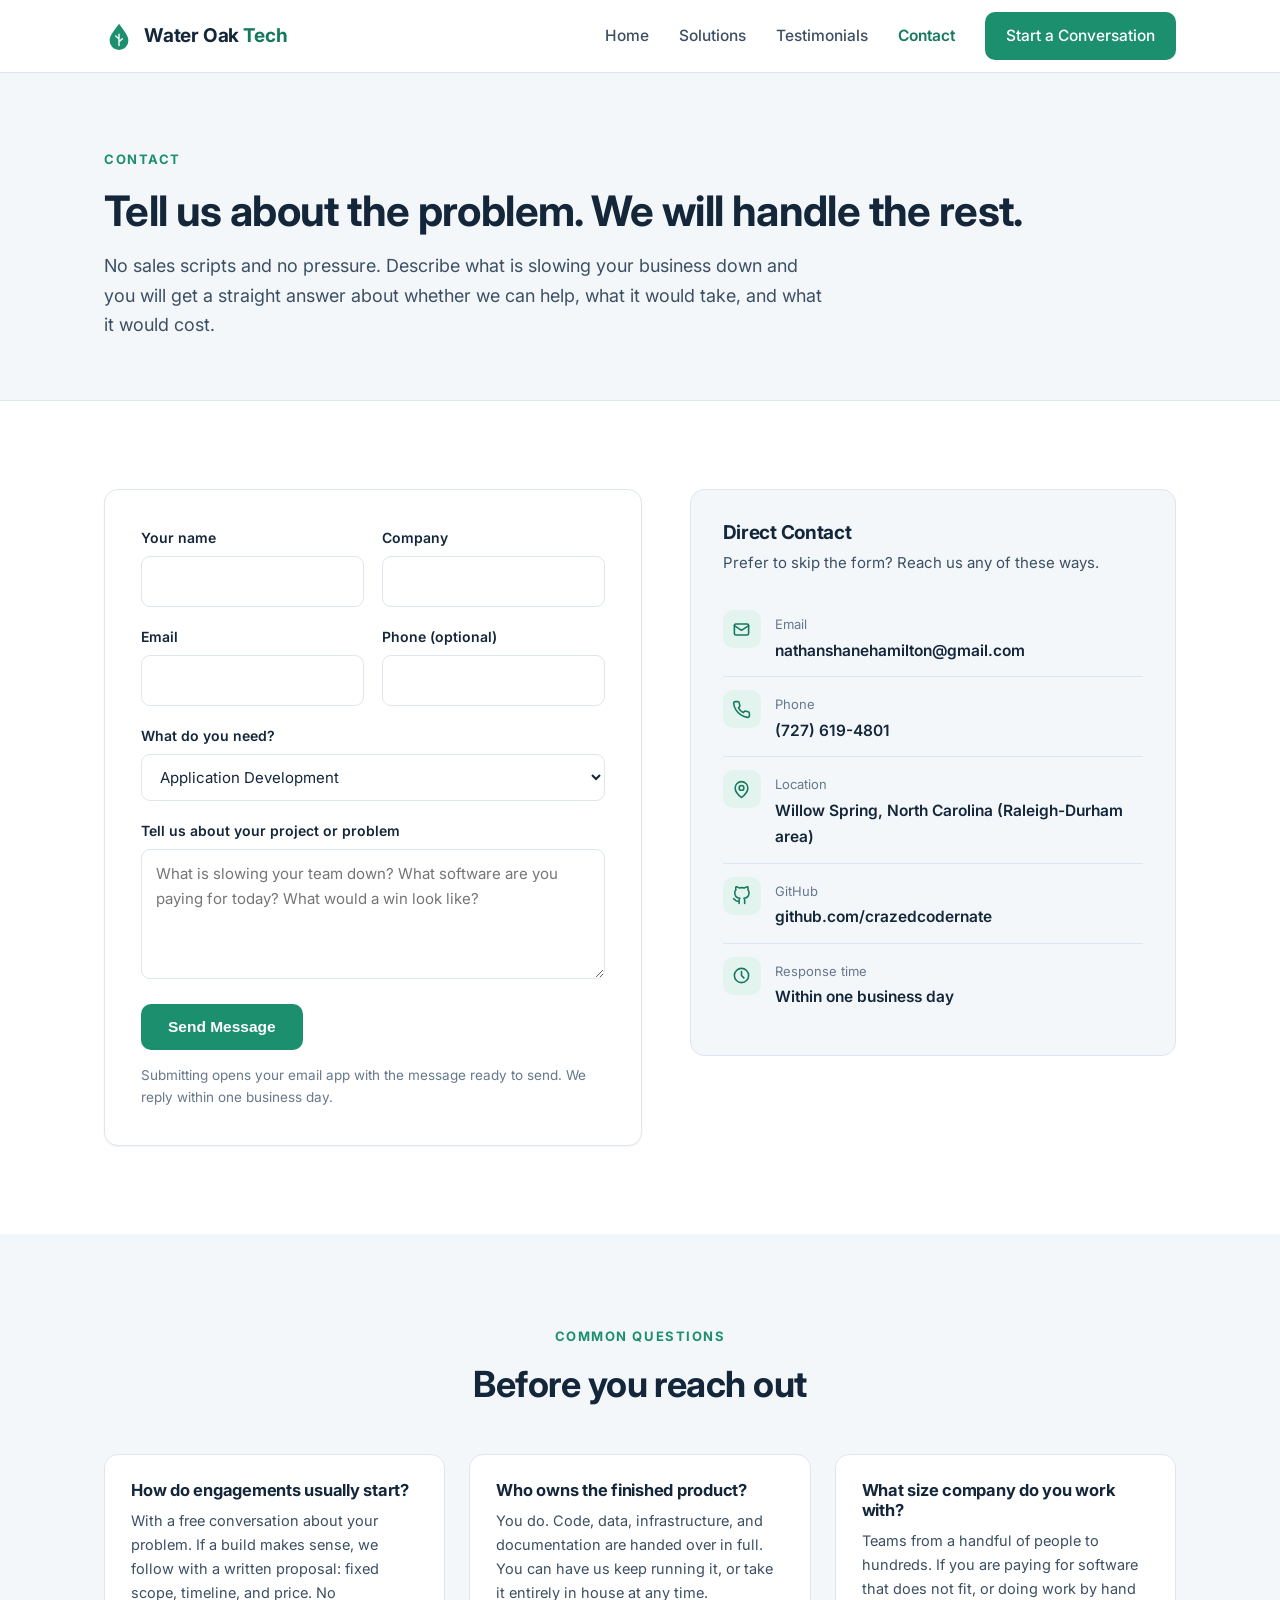
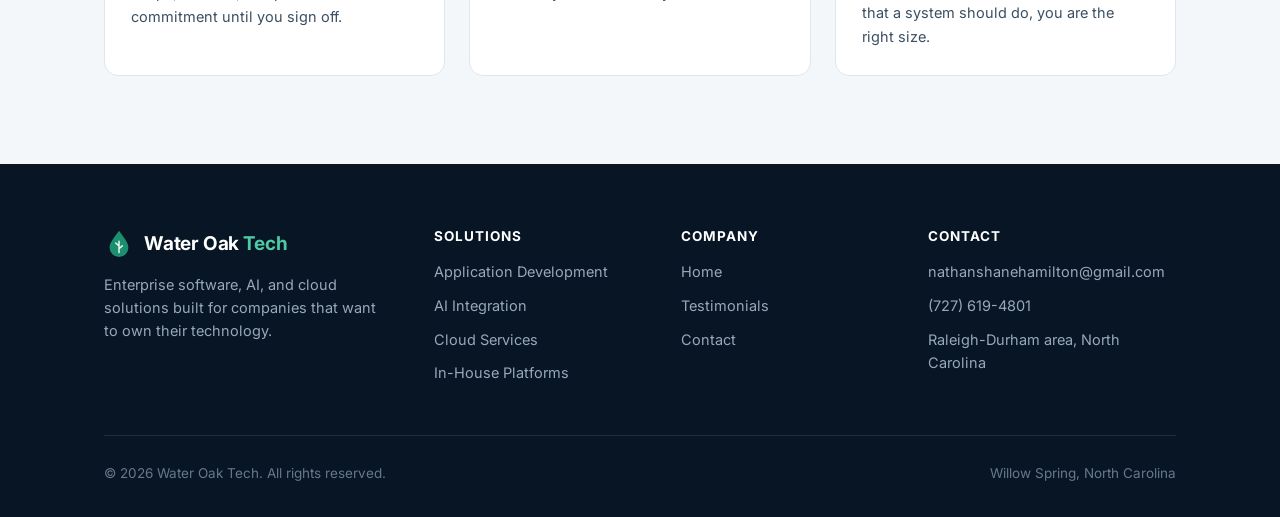
==== contact.html @ d3ebff6c "Initial Water Oak Tech marketing site: home, solutions, testimonials, contact" ====
<!DOCTYPE html>
<html lang="en">
<head>
  <meta charset="UTF-8">
  <meta name="viewport" content="width=device-width, initial-scale=1.0">
  <title>Contact | Water Oak Tech</title>
  <meta name="description" content="Get in touch with Water Oak Tech about custom applications, AI integration, cloud infrastructure, or replacing expensive business software.">
  <link rel="icon" href="data:image/svg+xml,%3Csvg xmlns='http://www.w3.org/2000/svg' viewBox='0 0 32 32'%3E%3Cpath fill='%231c8f6e' d='M16 3C10 11 6 16 6 21a10 10 0 0 0 20 0c0-5-4-10-10-18z'/%3E%3C/svg%3E">
  <link rel="preconnect" href="https://fonts.googleapis.com">
  <link rel="preconnect" href="https://fonts.gstatic.com" crossorigin>
  <link href="https://fonts.googleapis.com/css2?family=Inter:wght@400;500;600;700;800&display=swap" rel="stylesheet">
  <link rel="stylesheet" href="css/style.css">
</head>
<body>

  <header class="site-header">
    <div class="container header-inner">
      <a class="brand" href="index.html">
        <svg class="mark" viewBox="0 0 32 32" xmlns="http://www.w3.org/2000/svg" aria-hidden="true">
          <path fill="#1c8f6e" d="M16 3C10 11 6 16 6 21a10 10 0 0 0 20 0c0-5-4-10-10-18z"/>
          <path fill="none" stroke="#eaf6f1" stroke-width="1.6" stroke-linecap="round" d="M16 26V14m0 5-3.5-3M16 22l3.5-3"/>
        </svg>
        <span>Water Oak <em>Tech</em></span>
      </a>
      <button class="nav-toggle" aria-label="Toggle navigation" aria-expanded="false">
        <svg width="22" height="22" viewBox="0 0 24 24" fill="none" stroke="currentColor" stroke-width="2" stroke-linecap="round"><path d="M3 6h18M3 12h18M3 18h18"/></svg>
      </button>
      <nav class="main-nav">
        <a href="index.html">Home</a>
        <a href="solutions.html">Solutions</a>
        <a href="testimonials.html">Testimonials</a>
        <a href="contact.html" class="active">Contact</a>
        <a href="contact.html" class="btn btn-primary">Start a Conversation</a>
      </nav>
    </div>
  </header>

  <section class="page-hero">
    <div class="container">
      <span class="eyebrow">Contact</span>
      <h1>Tell us about the problem. We will handle the rest.</h1>
      <p class="lead">No sales scripts and no pressure. Describe what is slowing your business down and you will get a straight answer about whether we can help, what it would take, and what it would cost.</p>
    </div>
  </section>

  <section class="section">
    <div class="container contact-grid">

      <form class="contact-form" id="contact-form">
        <div class="form-row">
          <div class="field">
            <label for="cf-name">Your name</label>
            <input type="text" id="cf-name" name="name" required autocomplete="name">
          </div>
          <div class="field">
            <label for="cf-company">Company</label>
            <input type="text" id="cf-company" name="company" autocomplete="organization">
          </div>
        </div>
        <div class="form-row">
          <div class="field">
            <label for="cf-email">Email</label>
            <input type="email" id="cf-email" name="email" required autocomplete="email">
          </div>
          <div class="field">
            <label for="cf-phone">Phone (optional)</label>
            <input type="tel" id="cf-phone" name="phone" autocomplete="tel">
          </div>
        </div>
        <div class="field">
          <label for="cf-topic">What do you need?</label>
          <select id="cf-topic" name="topic">
            <option>Application Development</option>
            <option>AI Integration</option>
            <option>Cloud Service Development</option>
            <option>Replacing Expensive Software</option>
            <option>Not Sure Yet</option>
          </select>
        </div>
        <div class="field">
          <label for="cf-message">Tell us about your project or problem</label>
          <textarea id="cf-message" name="message" required placeholder="What is slowing your team down? What software are you paying for today? What would a win look like?"></textarea>
        </div>
        <button type="submit" class="btn btn-primary">Send Message</button>
        <p class="form-status" id="form-status">Your email app should now be open with the message prefilled. If it did not open, email us directly at nathanshanehamilton@gmail.com.</p>
        <p class="form-note">Submitting opens your email app with the message ready to send. We reply within one business day.</p>
      </form>

      <div>
        <div class="info-card">
          <h3>Direct Contact</h3>
          <p>Prefer to skip the form? Reach us any of these ways.</p>
          <ul class="info-list">
            <li>
              <span class="icon">
                <svg width="19" height="19" viewBox="0 0 24 24" fill="none" stroke="currentColor" stroke-width="2" stroke-linecap="round" stroke-linejoin="round"><rect x="3" y="5" width="18" height="14" rx="2"/><path d="m3 7 9 6 9-6"/></svg>
              </span>
              <span>
                <span class="label">Email</span><br>
                <span class="value"><a href="mailto:nathanshanehamilton@gmail.com">nathanshanehamilton@gmail.com</a></span>
              </span>
            </li>
            <li>
              <span class="icon">
                <svg width="19" height="19" viewBox="0 0 24 24" fill="none" stroke="currentColor" stroke-width="2" stroke-linecap="round" stroke-linejoin="round"><path d="M22 16.92v3a2 2 0 0 1-2.18 2 19.79 19.79 0 0 1-8.63-3.07 19.5 19.5 0 0 1-6-6A19.79 19.79 0 0 1 2.12 4.18 2 2 0 0 1 4.11 2h3a2 2 0 0 1 2 1.72c.13.96.36 1.9.7 2.81a2 2 0 0 1-.45 2.11L8.09 9.91a16 16 0 0 0 6 6l1.27-1.27a2 2 0 0 1 2.11-.45c.91.34 1.85.57 2.81.7A2 2 0 0 1 22 16.92z"/></svg>
              </span>
              <span>
                <span class="label">Phone</span><br>
                <span class="value"><a href="tel:+17276194801">(727) 619-4801</a></span>
              </span>
            </li>
            <li>
              <span class="icon">
                <svg width="19" height="19" viewBox="0 0 24 24" fill="none" stroke="currentColor" stroke-width="2" stroke-linecap="round" stroke-linejoin="round"><path d="M20 10c0 6-8 12-8 12s-8-6-8-12a8 8 0 0 1 16 0z"/><circle cx="12" cy="10" r="3"/></svg>
              </span>
              <span>
                <span class="label">Location</span><br>
                <span class="value">Willow Spring, North Carolina (Raleigh-Durham area)</span>
              </span>
            </li>
            <li>
              <span class="icon">
                <svg width="19" height="19" viewBox="0 0 24 24" fill="none" stroke="currentColor" stroke-width="2" stroke-linecap="round" stroke-linejoin="round"><path d="M9 19c-5 1.5-5-2.5-7-3m14 6v-3.87a3.37 3.37 0 0 0-.94-2.61c3.14-.35 6.44-1.54 6.44-7A5.44 5.44 0 0 0 20 4.77 5.07 5.07 0 0 0 19.91 1S18.73.65 16 2.48a13.38 13.38 0 0 0-7 0C6.27.65 5.09 1 5.09 1A5.07 5.07 0 0 0 5 4.77a5.44 5.44 0 0 0-1.5 3.78c0 5.42 3.3 6.61 6.44 7A3.37 3.37 0 0 0 9 18.13V22"/></svg>
              </span>
              <span>
                <span class="label">GitHub</span><br>
                <span class="value"><a href="https://github.com/crazedcodernate" target="_blank" rel="noopener">github.com/crazedcodernate</a></span>
              </span>
            </li>
            <li>
              <span class="icon">
                <svg width="19" height="19" viewBox="0 0 24 24" fill="none" stroke="currentColor" stroke-width="2" stroke-linecap="round" stroke-linejoin="round"><circle cx="12" cy="12" r="9"/><path d="M12 7v5l3 3"/></svg>
              </span>
              <span>
                <span class="label">Response time</span><br>
                <span class="value">Within one business day</span>
              </span>
            </li>
          </ul>
        </div>
      </div>

    </div>
  </section>

  <section class="section soft">
    <div class="container">
      <div class="section-head center">
        <span class="eyebrow">Common Questions</span>
        <h2>Before you reach out</h2>
      </div>
      <div class="faq-grid">
        <div class="faq-item">
          <h3>How do engagements usually start?</h3>
          <p>With a free conversation about your problem. If a build makes sense, we follow with a written proposal: fixed scope, timeline, and price. No commitment until you sign off.</p>
        </div>
        <div class="faq-item">
          <h3>Who owns the finished product?</h3>
          <p>You do. Code, data, infrastructure, and documentation are handed over in full. You can have us keep running it, or take it entirely in house at any time.</p>
        </div>
        <div class="faq-item">
          <h3>What size company do you work with?</h3>
          <p>Teams from a handful of people to hundreds. If you are paying for software that does not fit, or doing work by hand that a system should do, you are the right size.</p>
        </div>
      </div>
    </div>
  </section>

  <footer class="site-footer">
    <div class="container">
      <div class="footer-grid">
        <div>
          <a class="brand" href="index.html">
            <svg class="mark" viewBox="0 0 32 32" xmlns="http://www.w3.org/2000/svg" aria-hidden="true">
              <path fill="#1c8f6e" d="M16 3C10 11 6 16 6 21a10 10 0 0 0 20 0c0-5-4-10-10-18z"/>
              <path fill="none" stroke="#eaf6f1" stroke-width="1.6" stroke-linecap="round" d="M16 26V14m0 5-3.5-3M16 22l3.5-3"/>
            </svg>
            <span>Water Oak <em>Tech</em></span>
          </a>
          <p class="footer-tagline">Enterprise software, AI, and cloud solutions built for companies that want to own their technology.</p>
        </div>
        <div>
          <h4>Solutions</h4>
          <ul>
            <li><a href="solutions.html#apps">Application Development</a></li>
            <li><a href="solutions.html#ai">AI Integration</a></li>
            <li><a href="solutions.html#cloud">Cloud Services</a></li>
            <li><a href="solutions.html#inhouse">In-House Platforms</a></li>
          </ul>
        </div>
        <div>
          <h4>Company</h4>
          <ul>
            <li><a href="index.html">Home</a></li>
            <li><a href="testimonials.html">Testimonials</a></li>
            <li><a href="contact.html">Contact</a></li>
          </ul>
        </div>
        <div>
          <h4>Contact</h4>
          <ul>
            <li><a href="mailto:nathanshanehamilton@gmail.com">nathanshanehamilton@gmail.com</a></li>
            <li><a href="tel:+17276194801">(727) 619-4801</a></li>
            <li>Raleigh-Durham area, North Carolina</li>
          </ul>
        </div>
      </div>
      <div class="footer-bottom">
        <span>&copy; <span id="year">2026</span> Water Oak Tech. All rights reserved.</span>
        <span>Willow Spring, North Carolina</span>
      </div>
    </div>
  </footer>

  <script src="js/main.js"></script>
</body>
</html>
---- css/style.css ----
/* ============================================================
   Water Oak Tech / global stylesheet
   ============================================================ */

:root {
  --navy-950: #081524;
  --navy-900: #0b1d31;
  --navy-800: #112a44;
  --navy-700: #16344f;
  --accent: #1c8f6e;
  --accent-strong: #157a5d;
  --accent-soft: #e3f4ee;
  --ink: #14263a;
  --body: #3c4f63;
  --muted: #67788c;
  --bg: #ffffff;
  --bg-soft: #f4f7fa;
  --line: #dfe6ee;
  --radius: 14px;
  --shadow-sm: 0 1px 2px rgba(11, 29, 49, 0.06);
  --shadow-md: 0 10px 30px rgba(11, 29, 49, 0.10);
  --max-width: 1120px;
}

* { margin: 0; padding: 0; box-sizing: border-box; }

html { scroll-behavior: smooth; }

body {
  font-family: "Inter", -apple-system, BlinkMacSystemFont, "Segoe UI", Roboto,
    Helvetica, Arial, sans-serif;
  font-size: 16px;
  line-height: 1.65;
  color: var(--body);
  background: var(--bg);
  -webkit-font-smoothing: antialiased;
}

img, svg { display: block; max-width: 100%; }

a { color: var(--accent-strong); text-decoration: none; }
a:hover { text-decoration: underline; }

h1, h2, h3, h4 {
  color: var(--ink);
  line-height: 1.2;
  font-weight: 700;
  letter-spacing: -0.015em;
}

.container {
  max-width: var(--max-width);
  margin: 0 auto;
  padding: 0 24px;
}

/* ---------- Buttons ---------- */

.btn {
  display: inline-block;
  padding: 13px 26px;
  border-radius: 10px;
  font-weight: 600;
  font-size: 15.5px;
  border: 1px solid transparent;
  cursor: pointer;
  transition: background 0.18s ease, color 0.18s ease, border-color 0.18s ease,
    transform 0.18s ease;
}
.btn:hover { text-decoration: none; transform: translateY(-1px); }

.btn-primary { background: var(--accent); color: #fff; }
.btn-primary:hover { background: var(--accent-strong); color: #fff; }

.btn-ghost { background: transparent; color: #fff; border-color: rgba(255, 255, 255, 0.45); }
.btn-ghost:hover { border-color: #fff; color: #fff; }

.btn-outline { background: transparent; color: var(--ink); border-color: var(--line); }
.btn-outline:hover { border-color: var(--accent); color: var(--accent-strong); }

/* ---------- Header ---------- */

.site-header {
  position: sticky;
  top: 0;
  z-index: 50;
  background: rgba(255, 255, 255, 0.92);
  backdrop-filter: blur(10px);
  border-bottom: 1px solid var(--line);
}

.header-inner {
  display: flex;
  align-items: center;
  justify-content: space-between;
  height: 72px;
  gap: 24px;
}

.brand {
  display: flex;
  align-items: center;
  gap: 10px;
  font-weight: 700;
  font-size: 19px;
  color: var(--ink);
  letter-spacing: -0.01em;
}
.brand:hover { text-decoration: none; }
.brand .mark { width: 30px; height: 30px; flex: none; }
.brand span em { font-style: normal; color: var(--accent-strong); }

.main-nav { display: flex; align-items: center; gap: 30px; }
.main-nav a {
  color: var(--body);
  font-weight: 500;
  font-size: 15.5px;
}
.main-nav a:hover { color: var(--ink); text-decoration: none; }
.main-nav a.active { color: var(--accent-strong); font-weight: 600; }
.main-nav a.btn-primary { padding: 10px 20px; color: #fff; }
.main-nav a.btn-primary:hover { color: #fff; }

.nav-toggle {
  display: none;
  background: none;
  border: 1px solid var(--line);
  border-radius: 8px;
  padding: 8px 10px;
  cursor: pointer;
  color: var(--ink);
}

/* ---------- Hero (dark) ---------- */

.hero {
  background:
    radial-gradient(900px 420px at 85% -10%, rgba(28, 143, 110, 0.28), transparent 60%),
    linear-gradient(160deg, var(--navy-950) 0%, var(--navy-900) 55%, var(--navy-800) 100%);
  color: #d7e1ec;
  padding: 96px 0 88px;
}

.hero-grid {
  display: grid;
  grid-template-columns: 1.15fr 0.85fr;
  gap: 56px;
  align-items: center;
}

.eyebrow {
  display: inline-block;
  font-size: 13px;
  font-weight: 700;
  letter-spacing: 0.12em;
  text-transform: uppercase;
  color: var(--accent);
  margin-bottom: 16px;
}
.hero .eyebrow { color: #4fc9a4; }

.hero h1 {
  color: #fff;
  font-size: clamp(34px, 4.6vw, 52px);
  margin-bottom: 20px;
}

.hero .lead {
  font-size: 18.5px;
  line-height: 1.7;
  color: #b7c5d4;
  max-width: 560px;
  margin-bottom: 32px;
}

.hero-actions { display: flex; gap: 14px; flex-wrap: wrap; }

/* Capability panel in hero */
.hero-panel {
  background: rgba(255, 255, 255, 0.05);
  border: 1px solid rgba(255, 255, 255, 0.12);
  border-radius: var(--radius);
  padding: 26px;
}
.hero-panel h3 {
  color: #fff;
  font-size: 14px;
  text-transform: uppercase;
  letter-spacing: 0.1em;
  margin-bottom: 16px;
}
.chip-grid { display: flex; flex-wrap: wrap; gap: 9px; }
.chip {
  font-size: 13.5px;
  font-weight: 500;
  color: #cfe8de;
  background: rgba(28, 143, 110, 0.16);
  border: 1px solid rgba(79, 201, 164, 0.35);
  border-radius: 999px;
  padding: 6px 13px;
}

/* ---------- Page hero (light, interior pages) ---------- */

.page-hero {
  background: var(--bg-soft);
  border-bottom: 1px solid var(--line);
  padding: 72px 0 60px;
}
.page-hero h1 { font-size: clamp(30px, 4vw, 42px); margin-bottom: 14px; }
.page-hero .lead { font-size: 18px; max-width: 720px; color: var(--body); }

/* ---------- Sections ---------- */

.section { padding: 88px 0; }
.section.soft { background: var(--bg-soft); }

.section-head { max-width: 720px; margin-bottom: 48px; }
.section-head h2 { font-size: clamp(26px, 3.2vw, 36px); margin-bottom: 14px; }
.section-head p { font-size: 17.5px; }
.section-head.center { margin-left: auto; margin-right: auto; text-align: center; }

/* ---------- Stats band ---------- */

.stats-band { background: var(--navy-900); padding: 52px 0; }
.stats-grid {
  display: grid;
  grid-template-columns: repeat(4, 1fr);
  gap: 32px;
}
.stat h3 { color: #fff; font-size: 34px; margin-bottom: 6px; letter-spacing: -0.02em; }
.stat p { color: #97a8ba; font-size: 14.5px; line-height: 1.5; }

/* ---------- Cards ---------- */

.card-grid { display: grid; grid-template-columns: repeat(2, 1fr); gap: 24px; }
.card-grid.cols-3 { grid-template-columns: repeat(3, 1fr); }
.card-grid.cols-4 { grid-template-columns: repeat(4, 1fr); }

.card {
  background: var(--bg);
  border: 1px solid var(--line);
  border-radius: var(--radius);
  padding: 30px;
  box-shadow: var(--shadow-sm);
  transition: box-shadow 0.2s ease, transform 0.2s ease, border-color 0.2s ease;
}
.card:hover {
  box-shadow: var(--shadow-md);
  transform: translateY(-3px);
  border-color: #cdd8e4;
}

.card .icon {
  width: 46px;
  height: 46px;
  border-radius: 11px;
  background: var(--accent-soft);
  color: var(--accent-strong);
  display: flex;
  align-items: center;
  justify-content: center;
  margin-bottom: 18px;
}
.card h3 { font-size: 19.5px; margin-bottom: 10px; }
.card p { font-size: 15.5px; }
.card .card-link {
  display: inline-block;
  margin-top: 14px;
  font-weight: 600;
  font-size: 15px;
}

/* ---------- Feature rows (solutions page) ---------- */

.feature-row {
  display: grid;
  grid-template-columns: 1fr 1fr;
  gap: 56px;
  align-items: start;
  padding: 64px 0;
  border-bottom: 1px solid var(--line);
}
.feature-row:last-of-type { border-bottom: none; }

.feature-row h2 { font-size: 27px; margin-bottom: 14px; }
.feature-row .icon {
  width: 50px;
  height: 50px;
  border-radius: 12px;
  background: var(--accent-soft);
  color: var(--accent-strong);
  display: flex;
  align-items: center;
  justify-content: center;
  margin-bottom: 20px;
}
.feature-row p + p { margin-top: 14px; }

.check-list { list-style: none; margin-top: 8px; }
.check-list li {
  position: relative;
  padding: 9px 0 9px 34px;
  font-size: 15.5px;
  border-bottom: 1px solid var(--line);
}
.check-list li:last-child { border-bottom: none; }
.check-list li::before {
  content: "";
  position: absolute;
  left: 0;
  top: 13px;
  width: 20px;
  height: 20px;
  border-radius: 50%;
  background: var(--accent-soft);
  background-image: url("data:image/svg+xml,%3Csvg xmlns='http://www.w3.org/2000/svg' viewBox='0 0 24 24' fill='none' stroke='%23157a5d' stroke-width='3' stroke-linecap='round' stroke-linejoin='round'%3E%3Cpolyline points='20 6 9 17 4 12'/%3E%3C/svg%3E");
  background-size: 12px;
  background-position: center;
  background-repeat: no-repeat;
}
.check-list strong { color: var(--ink); }

/* ---------- Process steps ---------- */

.steps-grid { display: grid; grid-template-columns: repeat(4, 1fr); gap: 24px; }
.step { padding: 26px; background: var(--bg); border: 1px solid var(--line); border-radius: var(--radius); }
.step .num {
  display: inline-flex;
  align-items: center;
  justify-content: center;
  width: 34px;
  height: 34px;
  border-radius: 50%;
  background: var(--navy-900);
  color: #fff;
  font-weight: 700;
  font-size: 15px;
  margin-bottom: 14px;
}
.step h3 { font-size: 17.5px; margin-bottom: 8px; }
.step p { font-size: 14.5px; }

/* ---------- Testimonials ---------- */

.quote-featured {
  background: var(--navy-900);
  border-radius: var(--radius);
  padding: 48px;
  color: #d7e1ec;
}
.quote-featured blockquote {
  font-size: clamp(19px, 2.4vw, 24px);
  line-height: 1.55;
  color: #fff;
  font-weight: 500;
  margin-bottom: 22px;
}
.quote-featured .who { color: #97a8ba; font-size: 15px; }
.quote-featured .who strong { color: #fff; display: block; font-size: 16px; }

.quote-card {
  background: var(--bg);
  border: 1px solid var(--line);
  border-radius: var(--radius);
  padding: 28px;
  box-shadow: var(--shadow-sm);
  display: flex;
  flex-direction: column;
  gap: 18px;
}
.quote-card .quote-mark { color: var(--accent); flex: none; }
.quote-card blockquote { font-size: 15.5px; color: var(--body); flex: 1; }
.quote-card .who { font-size: 14px; color: var(--muted); }
.quote-card .who strong { display: block; color: var(--ink); font-size: 15px; }

/* ---------- CTA band ---------- */

.cta-band {
  background:
    radial-gradient(700px 300px at 15% 120%, rgba(28, 143, 110, 0.3), transparent 60%),
    var(--navy-900);
  padding: 76px 0;
  text-align: center;
}
.cta-band h2 { color: #fff; font-size: clamp(26px, 3.4vw, 36px); margin-bottom: 14px; }
.cta-band p { color: #b7c5d4; font-size: 17.5px; max-width: 620px; margin: 0 auto 30px; }

/* ---------- Leadership strip ---------- */

.leader-strip {
  display: grid;
  grid-template-columns: 1.1fr 0.9fr;
  gap: 56px;
  align-items: center;
}
.cred-list { list-style: none; }
.cred-list li {
  display: flex;
  gap: 14px;
  align-items: flex-start;
  padding: 13px 0;
  border-bottom: 1px solid var(--line);
  font-size: 15.5px;
}
.cred-list li:last-child { border-bottom: none; }
.cred-list .dot {
  flex: none;
  width: 9px;
  height: 9px;
  border-radius: 50%;
  background: var(--accent);
  margin-top: 8px;
}
.cred-list strong { color: var(--ink); }

/* ---------- Contact ---------- */

.contact-grid {
  display: grid;
  grid-template-columns: 1.05fr 0.95fr;
  gap: 48px;
  align-items: start;
}

.contact-form {
  background: var(--bg);
  border: 1px solid var(--line);
  border-radius: var(--radius);
  padding: 36px;
  box-shadow: var(--shadow-sm);
}

.form-row { display: grid; grid-template-columns: 1fr 1fr; gap: 18px; }

.field { margin-bottom: 18px; }
.field label {
  display: block;
  font-size: 14px;
  font-weight: 600;
  color: var(--ink);
  margin-bottom: 7px;
}
.field input,
.field select,
.field textarea {
  width: 100%;
  padding: 12px 14px;
  border: 1px solid var(--line);
  border-radius: 9px;
  font: inherit;
  font-size: 15px;
  color: var(--ink);
  background: #fff;
  transition: border-color 0.15s ease, box-shadow 0.15s ease;
}
.field input:focus,
.field select:focus,
.field textarea:focus {
  outline: none;
  border-color: var(--accent);
  box-shadow: 0 0 0 3px rgba(28, 143, 110, 0.15);
}
.field textarea { resize: vertical; min-height: 130px; }

.form-note { font-size: 13.5px; color: var(--muted); margin-top: 14px; }

.form-status {
  display: none;
  margin-top: 16px;
  padding: 12px 16px;
  border-radius: 9px;
  background: var(--accent-soft);
  color: var(--accent-strong);
  font-size: 14.5px;
  font-weight: 500;
}
.form-status.visible { display: block; }

.info-card {
  background: var(--bg-soft);
  border: 1px solid var(--line);
  border-radius: var(--radius);
  padding: 32px;
}
.info-card h3 { font-size: 19px; margin-bottom: 6px; }
.info-card > p { font-size: 15px; margin-bottom: 22px; }

.info-list { list-style: none; }
.info-list li {
  display: flex;
  gap: 14px;
  align-items: flex-start;
  padding: 13px 0;
  border-bottom: 1px solid var(--line);
}
.info-list li:last-child { border-bottom: none; }
.info-list .icon {
  flex: none;
  width: 38px;
  height: 38px;
  border-radius: 10px;
  background: var(--accent-soft);
  color: var(--accent-strong);
  display: flex;
  align-items: center;
  justify-content: center;
}
.info-list .label { font-size: 13px; color: var(--muted); }
.info-list .value { font-size: 15.5px; font-weight: 600; color: var(--ink); }
.info-list .value a { color: var(--ink); }
.info-list .value a:hover { color: var(--accent-strong); }

/* ---------- FAQ ---------- */

.faq-grid { display: grid; grid-template-columns: repeat(3, 1fr); gap: 24px; }
.faq-item {
  background: var(--bg);
  border: 1px solid var(--line);
  border-radius: var(--radius);
  padding: 26px;
}
.faq-item h3 { font-size: 16.5px; margin-bottom: 8px; }
.faq-item p { font-size: 14.5px; }

/* ---------- Footer ---------- */

.site-footer {
  background: var(--navy-950);
  color: #97a8ba;
  padding: 64px 0 32px;
  font-size: 14.5px;
}
.footer-grid {
  display: grid;
  grid-template-columns: 1.4fr 1fr 1fr 1.2fr;
  gap: 40px;
  padding-bottom: 40px;
  border-bottom: 1px solid rgba(255, 255, 255, 0.1);
}
.site-footer .brand { color: #fff; margin-bottom: 14px; }
.site-footer .brand span em { color: #4fc9a4; }
.footer-tagline { max-width: 280px; line-height: 1.6; }
.site-footer h4 {
  color: #fff;
  font-size: 13.5px;
  text-transform: uppercase;
  letter-spacing: 0.08em;
  margin-bottom: 16px;
}
.site-footer ul { list-style: none; }
.site-footer li { margin-bottom: 10px; }
.site-footer a { color: #97a8ba; }
.site-footer a:hover { color: #fff; text-decoration: none; }
.footer-bottom {
  display: flex;
  justify-content: space-between;
  gap: 16px;
  flex-wrap: wrap;
  padding-top: 26px;
  font-size: 13.5px;
  color: #67788c;
}

/* ---------- Responsive ---------- */

@media (max-width: 960px) {
  .hero-grid, .leader-strip, .contact-grid { grid-template-columns: 1fr; }
  .hero { padding: 72px 0 64px; }
  .stats-grid, .card-grid.cols-4 { grid-template-columns: repeat(2, 1fr); }
  .card-grid.cols-3, .steps-grid, .faq-grid { grid-template-columns: repeat(2, 1fr); }
  .feature-row { grid-template-columns: 1fr; gap: 28px; padding: 48px 0; }
  .footer-grid { grid-template-columns: 1fr 1fr; }
}

@media (max-width: 680px) {
  .section { padding: 64px 0; }
  .card-grid, .card-grid.cols-3, .steps-grid, .faq-grid,
  .stats-grid, .card-grid.cols-4 { grid-template-columns: 1fr; }
  .form-row { grid-template-columns: 1fr; }
  .quote-featured { padding: 32px; }

  .nav-toggle { display: block; }
  .main-nav {
    display: none;
    position: absolute;
    top: 72px;
    left: 0;
    right: 0;
    flex-direction: column;
    align-items: stretch;
    gap: 0;
    background: #fff;
    border-bottom: 1px solid var(--line);
    box-shadow: var(--shadow-md);
    padding: 12px 24px 20px;
  }
  .main-nav.open { display: flex; }
  .main-nav a { padding: 13px 0; border-bottom: 1px solid var(--line); }
  .main-nav a:last-child { border-bottom: none; }
  .main-nav .btn { margin-top: 14px; text-align: center; }
}
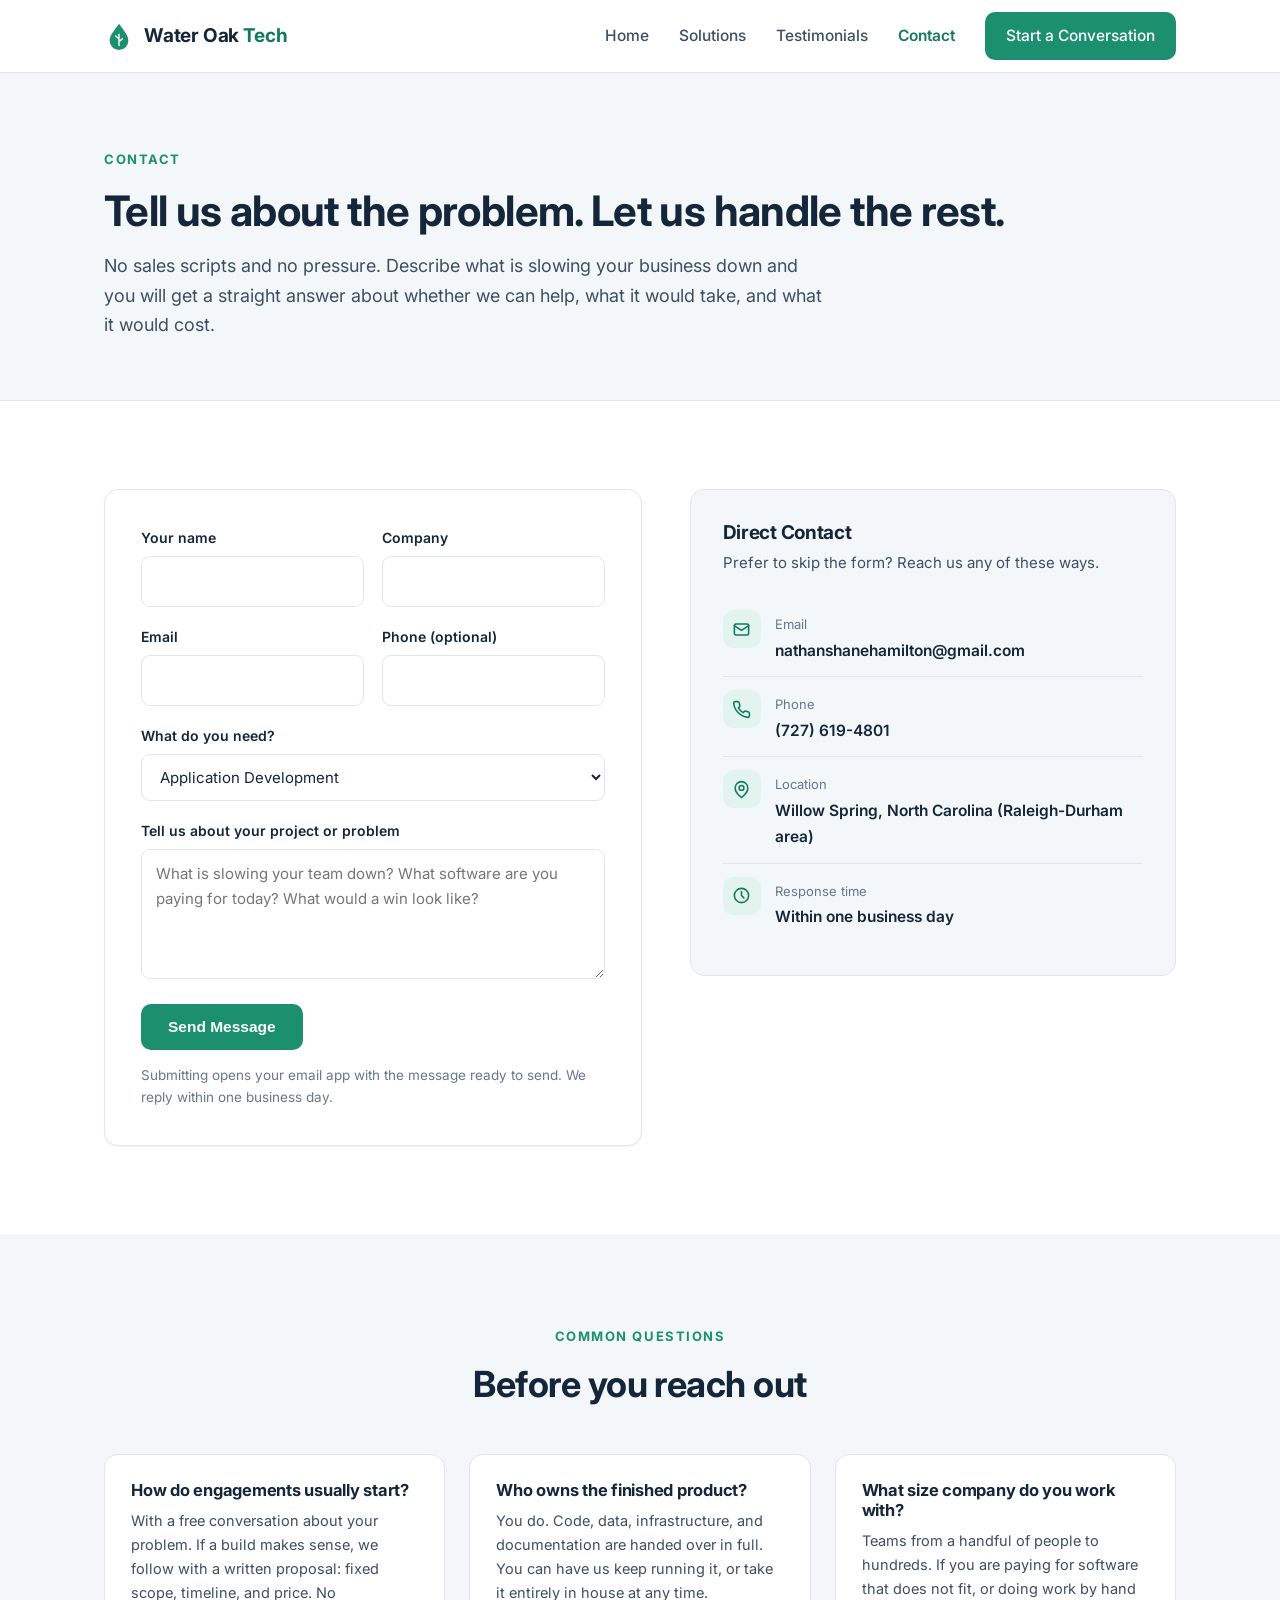
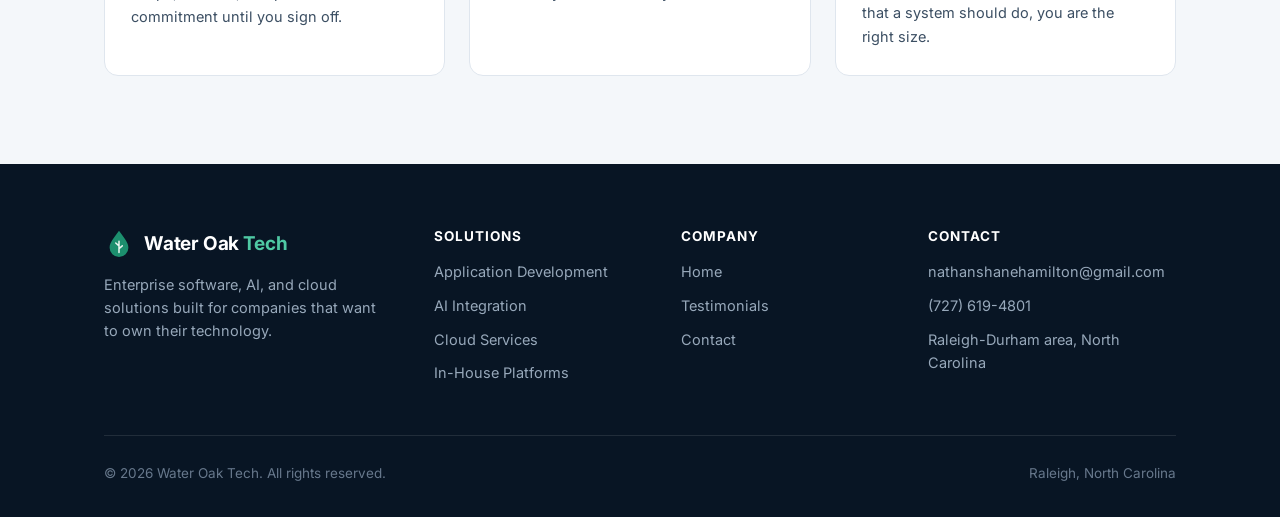
==== commit feba7133: "Copy updates: Raleigh in footer, contact heading, remove GitHub link, ownership wording" ====
--- a/contact.html
+++ b/contact.html
@@ -38,7 +38,7 @@
   <section class="page-hero">
     <div class="container">
       <span class="eyebrow">Contact</span>
-      <h1>Tell us about the problem. We will handle the rest.</h1>
+      <h1>Tell us about the problem. Let us handle the rest.</h1>
       <p class="lead">No sales scripts and no pressure. Describe what is slowing your business down and you will get a straight answer about whether we can help, what it would take, and what it would cost.</p>
     </div>
   </section>
@@ -120,15 +120,6 @@
             </li>
             <li>
               <span class="icon">
-                <svg width="19" height="19" viewBox="0 0 24 24" fill="none" stroke="currentColor" stroke-width="2" stroke-linecap="round" stroke-linejoin="round"><path d="M9 19c-5 1.5-5-2.5-7-3m14 6v-3.87a3.37 3.37 0 0 0-.94-2.61c3.14-.35 6.44-1.54 6.44-7A5.44 5.44 0 0 0 20 4.77 5.07 5.07 0 0 0 19.91 1S18.73.65 16 2.48a13.38 13.38 0 0 0-7 0C6.27.65 5.09 1 5.09 1A5.07 5.07 0 0 0 5 4.77a5.44 5.44 0 0 0-1.5 3.78c0 5.42 3.3 6.61 6.44 7A3.37 3.37 0 0 0 9 18.13V22"/></svg>
-              </span>
-              <span>
-                <span class="label">GitHub</span><br>
-                <span class="value"><a href="https://github.com/crazedcodernate" target="_blank" rel="noopener">github.com/crazedcodernate</a></span>
-              </span>
-            </li>
-            <li>
-              <span class="icon">
                 <svg width="19" height="19" viewBox="0 0 24 24" fill="none" stroke="currentColor" stroke-width="2" stroke-linecap="round" stroke-linejoin="round"><circle cx="12" cy="12" r="9"/><path d="M12 7v5l3 3"/></svg>
               </span>
               <span>
@@ -207,7 +198,7 @@
       </div>
       <div class="footer-bottom">
         <span>&copy; <span id="year">2026</span> Water Oak Tech. All rights reserved.</span>
-        <span>Willow Spring, North Carolina</span>
+        <span>Raleigh, North Carolina</span>
       </div>
     </div>
   </footer>
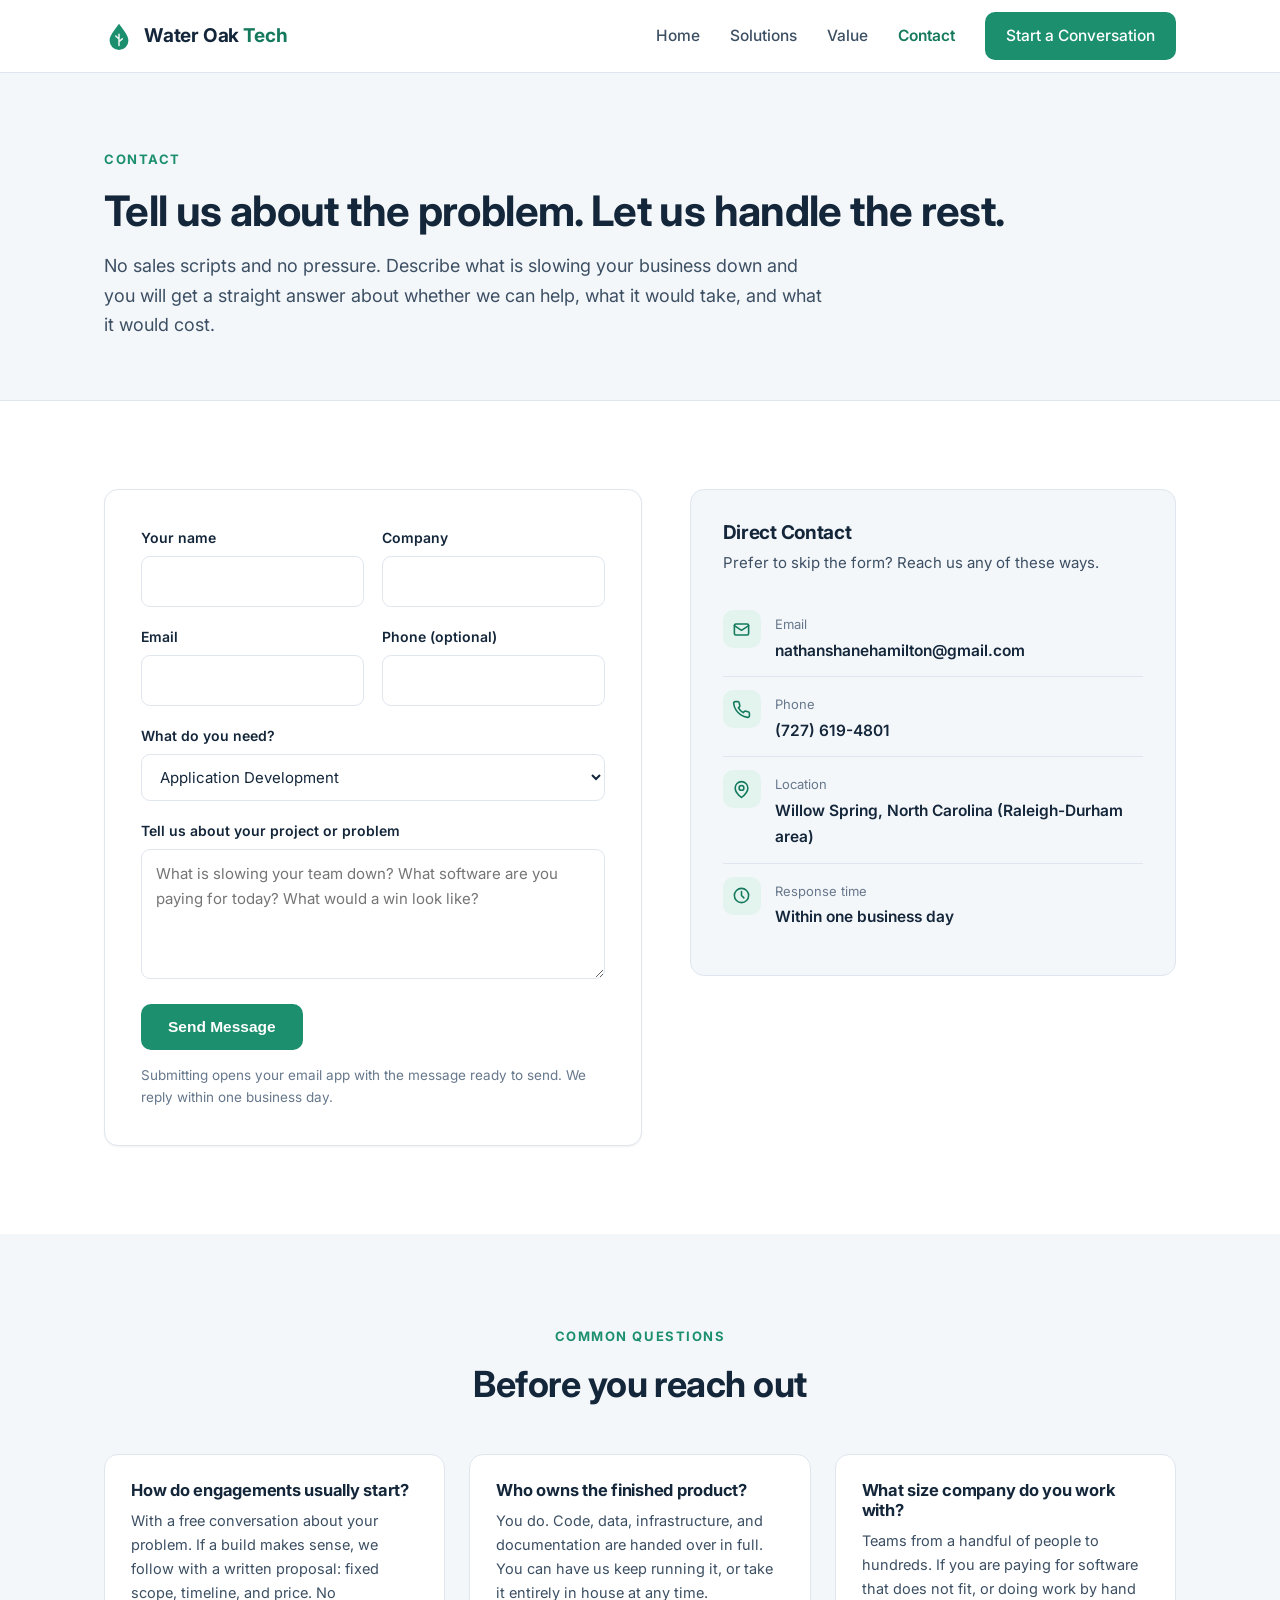
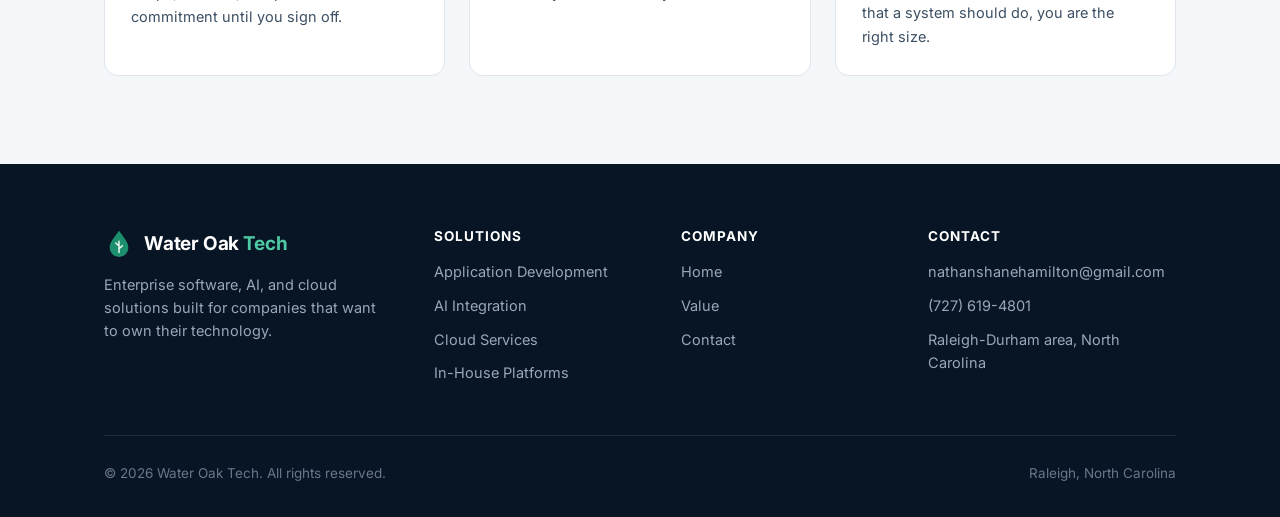
==== commit 0ba2ad48: "Recast testimonials page as Value page with outcome commitments, add redirects" ====
--- a/contact.html
+++ b/contact.html
@@ -28,7 +28,7 @@
       <nav class="main-nav">
         <a href="index.html">Home</a>
         <a href="solutions.html">Solutions</a>
-        <a href="testimonials.html">Testimonials</a>
+        <a href="value.html">Value</a>
         <a href="contact.html" class="active">Contact</a>
         <a href="contact.html" class="btn btn-primary">Start a Conversation</a>
       </nav>
@@ -183,7 +183,7 @@
           <h4>Company</h4>
           <ul>
             <li><a href="index.html">Home</a></li>
-            <li><a href="testimonials.html">Testimonials</a></li>
+            <li><a href="value.html">Value</a></li>
             <li><a href="contact.html">Contact</a></li>
           </ul>
         </div>
